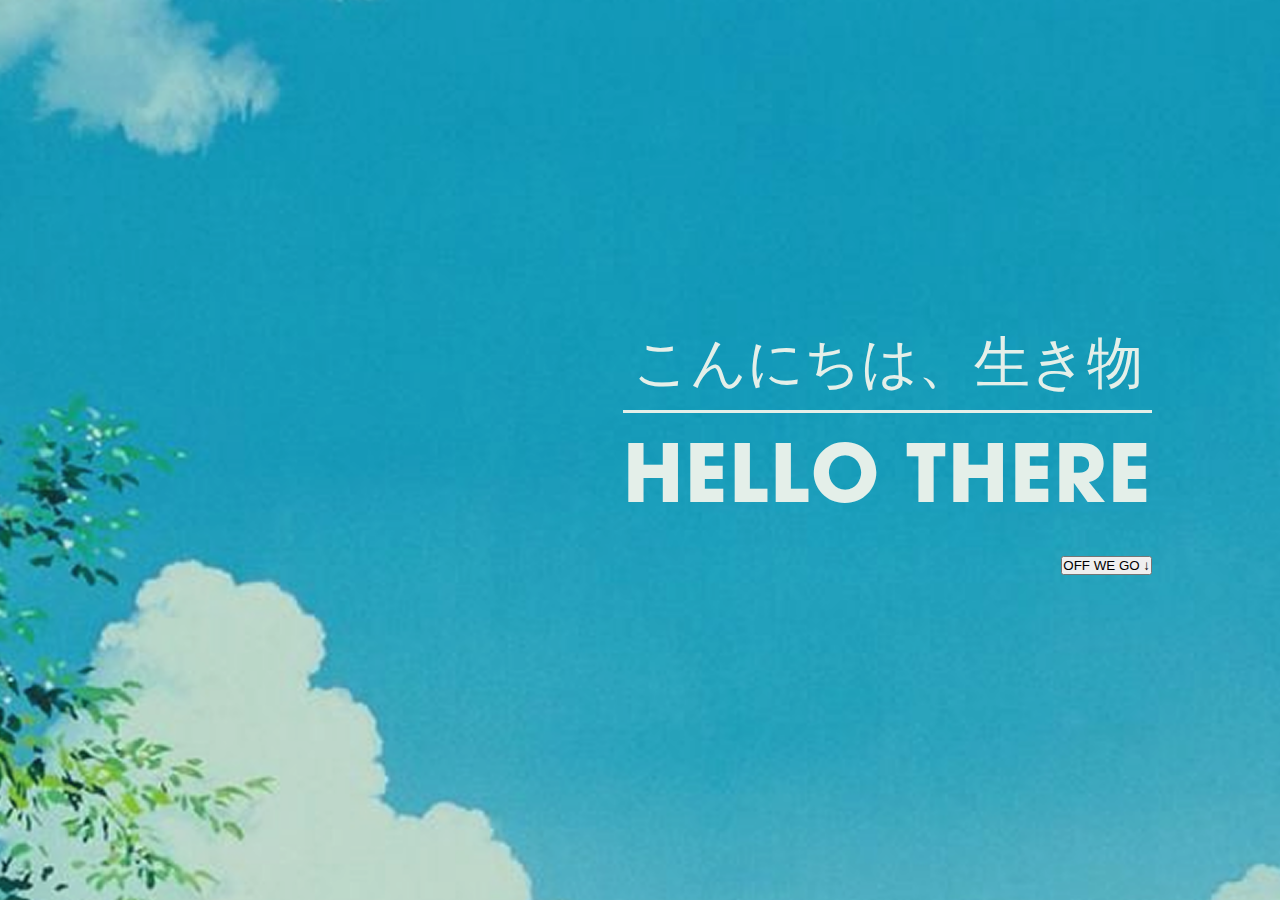
==== index.html @ 64430892 "Implemented greetings section" ====
<!DOCTYPE html>
<html lang="en">
<head>
  <meta charset="UTF-8" />
  <meta name="viewport" content="width=device-width, initial-scale=1.0"/>
  <title>Agnes & Clay | Portfolio</title>
  <link rel="stylesheet" href="style.css" />
</head>
<body>
    <!-- <div class="toggle-mode">
        <input type="checkbox" id="darkmode-toggle"/>
        <label for="darkmode-toggle"></label>
    </div> -->
    <div class="greetings-section">
        <div class="greetings-container">
            <div class="japanese-greeting">
                こんにちは、生き物
            </div>
            <div class="english-greeting">
                HELLO THERE
            </div>
        </div>
        <button class="next-section">
            OFF WE GO
            <span>&#8595;</span>
        </button>
    </div>
    <div class="hero-section">

    </div>
    <div class="skills-section">

    </div>
    <div class="projects-section">

    </div>
    <div class="contact-section">

    </div>
</body>
---- style.css ----
/* Import Fonts */
@font-face {
    font-family: 'ITC Avant Garde Gothic LT Bold';
    src: url('assets/fonts/ITC Avant Garde Gothic LT Bold.otf') format('opentype');
    font-weight: bold;
    font-style: normal;
}

@font-face {
    font-family: 'Futura';
    src: url('assets/fonts/Futura/Futura\ Book.ttf') format('truetype');
    font-weight: 400;
    font-style: normal;
}

@font-face {
    font-family: 'Futura';
    src: url('assets/fonts/Futura/Futura_Book-Bold.ttf') format('truetype');
    font-weight: 700;
    font-style: normal;
}

@font-face {
    font-family: 'Futura';
    src: url('assets/fonts/Futura/Futura Condensed Demi.ttf') format('truetype');
    font-weight: 550;
    font-style: normal;
}

@font-face {
    font-family: 'Futura';
    src: url('assets/fonts/Futura/Futura_ICG_Book_Oblique.ttf') format('truetype');
    font-weight: 400;
    font-style: italic;
}

@font-face {
    font-family: 'Futura';
    src: url('assets/fonts/Futura/Futura Medium.ttf') format('truetype');
    font-weight: 550;
    font-style: normal;
}

@font-face {
    font-family: 'Futura';
    src: url('assets/fonts/Futura/Futura Condensed Extra Bold.ttf') format('truetype');
    font-weight: 700;
    font-style: normal;
}

/* General Styles */
* {
    margin: 0;
    padding: 0;
    box-sizing: border-box;
    scroll-behavior: smooth;

}

body {
    font-family: 'Futura', 'Arial', sans-serif;
    color: #e4efe9;
    background-color: #31A6BF; /* Sky Blue fallback */
}

/* Greetings Sections */
.greetings-section {
    height: 100vh;
    background: url('assets/images/backgrounds/greetings-bg.png') no-repeat center center/cover;
    display: flex;
    flex-direction: column;
    justify-content: center;
    align-items: end;
    color: #e4efe9;
    text-align: center;
    padding-right: 10vw;
}

.greetings-container {
    margin-bottom: 2rem;
}

.japanese-greeting {
    font-family: 'MS Gothic';
    font-size: 3.5rem;
    margin-bottom: 0.5rem;
    border-bottom: 3px solid #e4efe9;
    padding-bottom: 0.5rem;
}

.english-greeting {
    font-family: 'ITC Avant Garde Gothic LT Bold', sans-serif;
    font-size: 5rem;
    font-weight: bold;
    letter-spacing: 2px;
    margin-top: 0.5rem;
}
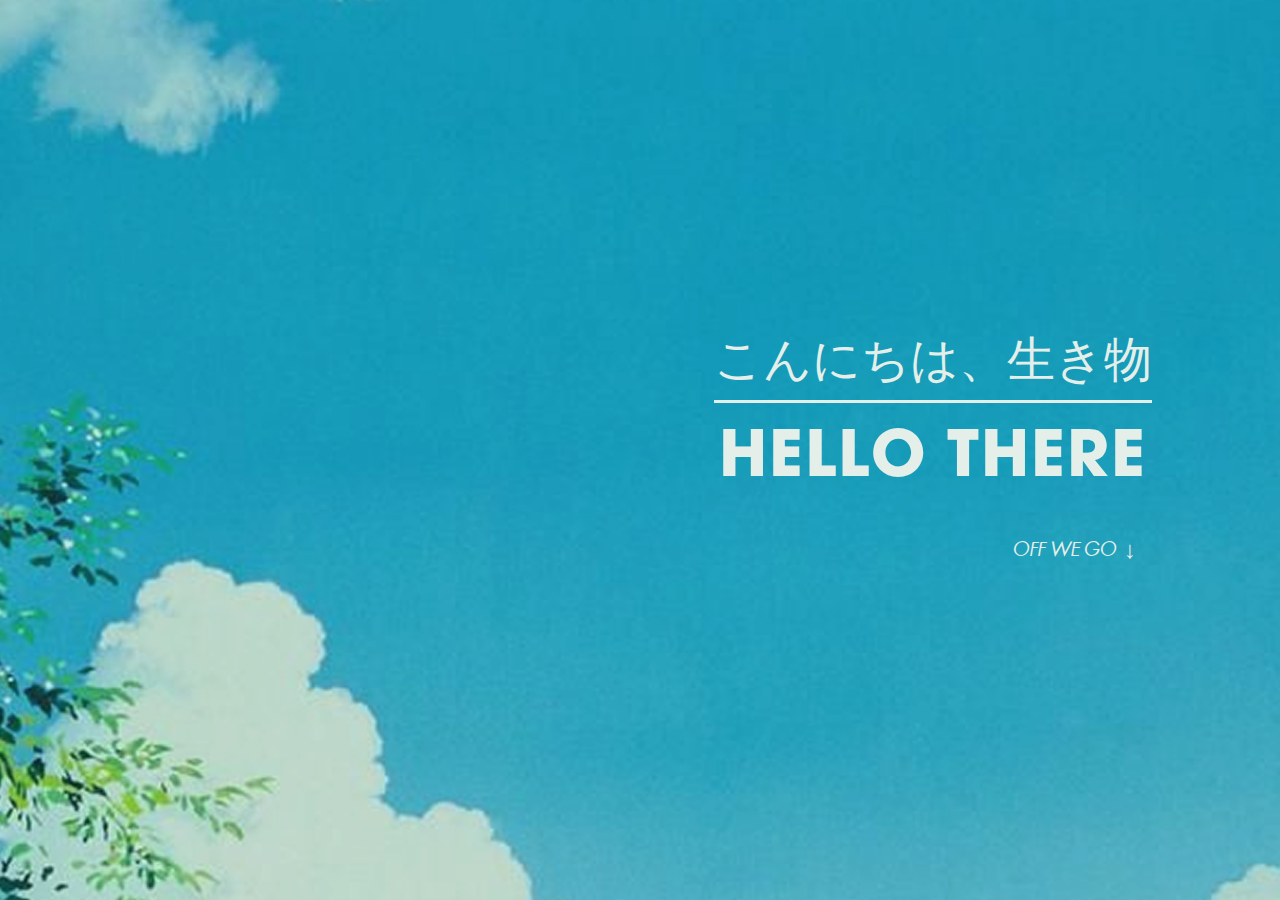
==== commit e459b6ac: "Finished landing page" ====
--- a/index.html
+++ b/index.html
@@ -26,7 +26,9 @@
         </button>
     </div>
     <div class="hero-section">
+        <div class="">
 
+        </div>
     </div>
     <div class="skills-section">
 
--- a/style.css
+++ b/style.css
@@ -31,7 +31,7 @@
     font-family: 'Futura';
     src: url('assets/fonts/Futura/Futura_ICG_Book_Oblique.ttf') format('truetype');
     font-weight: 400;
-    font-style: italic;
+    font-style: oblique;
 }
 
 @font-face {
@@ -82,7 +82,7 @@
 
 .japanese-greeting {
     font-family: 'MS Gothic';
-    font-size: 3.5rem;
+    font-size: 3rem;
     margin-bottom: 0.5rem;
     border-bottom: 3px solid #e4efe9;
     padding-bottom: 0.5rem;
@@ -90,8 +90,31 @@
 
 .english-greeting {
     font-family: 'ITC Avant Garde Gothic LT Bold', sans-serif;
-    font-size: 5rem;
+    font-size: 4rem;
     font-weight: bold;
     letter-spacing: 2px;
     margin-top: 0.5rem;
 }
+
+.next-section {
+    font-family: 'Futura', sans-serif;
+    font-style: oblique;
+    font-size: 1.2rem;
+    color: #e4efe9;
+    background: transparent;
+    border: none;
+    cursor: pointer;
+    display: flex;
+    align-items: center;
+    gap: 0.5rem;
+    padding: 0.5rem 1rem;
+    transition: opacity 0.3s ease;
+}
+
+.next-section span {
+    font-size: 1.5rem;
+}
+
+.next-section:hover {
+    opacity: 0.7;
+}
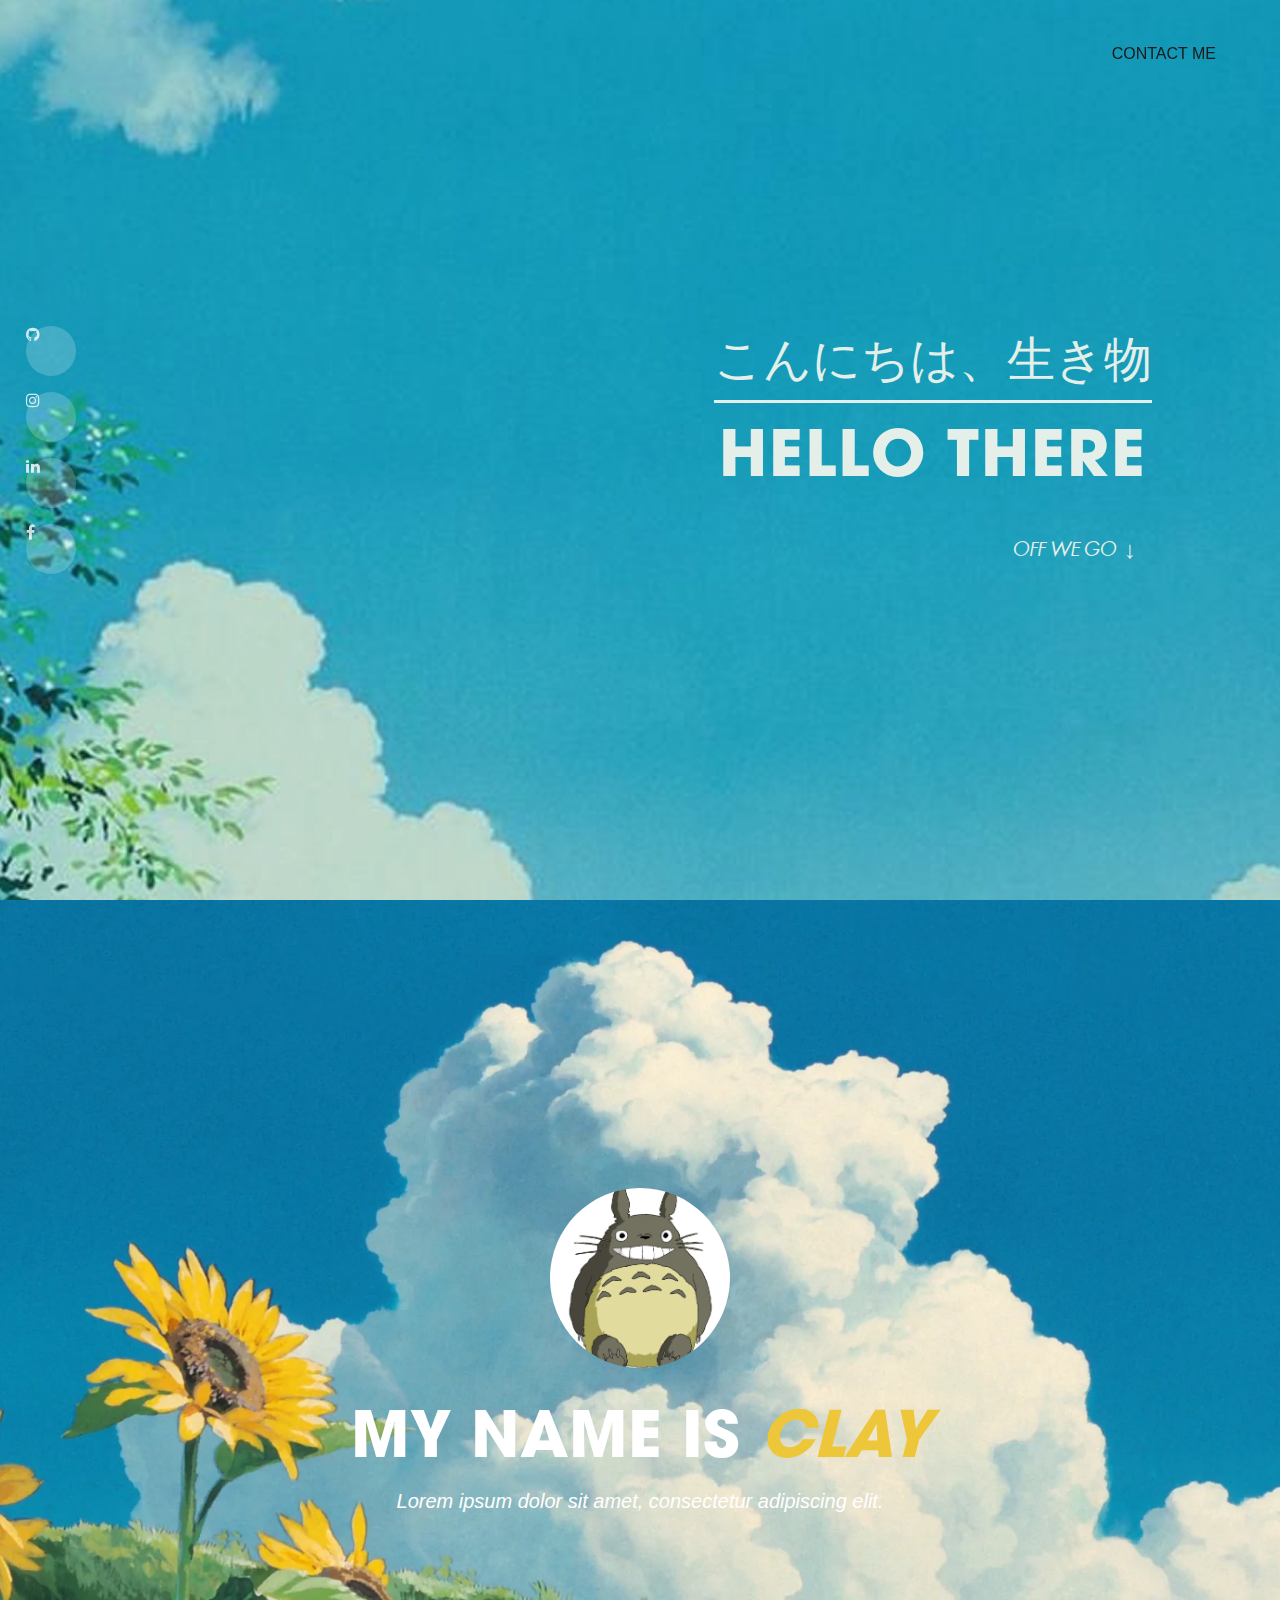
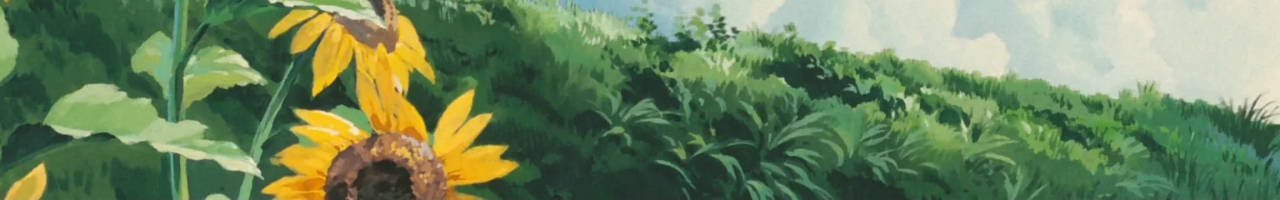
==== commit a322a9e5: "Implemented hero section" ====
--- a/index.html
+++ b/index.html
@@ -4,7 +4,8 @@
   <meta charset="UTF-8" />
   <meta name="viewport" content="width=device-width, initial-scale=1.0"/>
   <title>Agnes & Clay | Portfolio</title>
-  <link rel="stylesheet" href="style.css" />
+  <link rel="stylesheet" href="style.css">
+  <link rel="stylesheet" href="https://cdnjs.cloudflare.com/ajax/libs/font-awesome/4.7.0/css/font-awesome.min.css">
 </head>
 <body>
     <!-- <div class="toggle-mode">
@@ -25,9 +26,26 @@
             <span>&#8595;</span>
         </button>
     </div>
+    <div class="contact-me">
+        <a href="#">CONTACT ME</a>
+    </div>
+    <div class="social-icons">
+        <a href="#" class="fa fa-github" aria-label="GitHub"></a>
+        <a href="#" class="fa fa-instagram" aria-label="Instagram"></a>
+        <a href="#" class="fa fa-linkedin" aria-label="LinkedIn"></a>
+        <a href="#" class="fa fa-facebook-f" aria-label="Facebook"></a>
+    </div>
     <div class="hero-section">
-        <div class="">
-
+        <div class="profile-container">
+            <div class="profile-img">
+                <img src="assets/images/totoro.png" alt="Profile Image">
+            </div>
+            <h1>
+                MY NAME IS <span class="highlight">CLAY</span>
+            </h1>
+        </div>
+        <div class="tagline-container">
+            <p>Lorem ipsum dolor sit amet, consectetur adipiscing elit.</p>
         </div>
     </div>
     <div class="skills-section">
--- a/style.css
+++ b/style.css
@@ -7,42 +7,42 @@
 }
 
 @font-face {
-    font-family: 'Futura';
-    src: url('assets/fonts/Futura/Futura\ Book.ttf') format('truetype');
+    font-family: 'Futura Book';
+    src: url('assets/fonts/Futura/Futura Book.ttf') format('truetype');
     font-weight: 400;
     font-style: normal;
 }
 
 @font-face {
-    font-family: 'Futura';
+    font-family: 'Futura Bold';
     src: url('assets/fonts/Futura/Futura_Book-Bold.ttf') format('truetype');
     font-weight: 700;
     font-style: normal;
 }
 
 @font-face {
-    font-family: 'Futura';
+    font-family: 'Futura Condensed Demi';
     src: url('assets/fonts/Futura/Futura Condensed Demi.ttf') format('truetype');
     font-weight: 550;
     font-style: normal;
 }
 
 @font-face {
-    font-family: 'Futura';
+    font-family: 'Futura Oblique';
     src: url('assets/fonts/Futura/Futura_ICG_Book_Oblique.ttf') format('truetype');
     font-weight: 400;
     font-style: oblique;
 }
 
 @font-face {
-    font-family: 'Futura';
+    font-family: 'Futura Medium';
     src: url('assets/fonts/Futura/Futura Medium.ttf') format('truetype');
     font-weight: 550;
     font-style: normal;
 }
 
 @font-face {
-    font-family: 'Futura';
+    font-family: 'Futura Extra Bold';
     src: url('assets/fonts/Futura/Futura Condensed Extra Bold.ttf') format('truetype');
     font-weight: 700;
     font-style: normal;
@@ -63,7 +63,7 @@
     background-color: #31A6BF; /* Sky Blue fallback */
 }
 
-/* Greetings Sections */
+/* Greetings Section / Landing Page */
 .greetings-section {
     height: 100vh;
     background: url('assets/images/backgrounds/greetings-bg.png') no-repeat center center/cover;
@@ -97,8 +97,7 @@
 }
 
 .next-section {
-    font-family: 'Futura', sans-serif;
-    font-style: oblique;
+    font-family: 'Futura Oblique', sans-serif;
     font-size: 1.2rem;
     color: #e4efe9;
     background: transparent;
@@ -118,3 +117,112 @@
 .next-section:hover {
     opacity: 0.7;
 }
+
+/* Contact Me */
+.contact-me {
+    position: fixed;
+    top: 5%;
+    right: 5%;
+    z-index: 10;
+}
+
+.contact-me a {
+    font-family: 'Futura', sans-serif;
+    color: #1B1919;
+    text-decoration: none;
+    text-transform: uppercase;
+    font-size: 1rem;
+    transition: color 0.3s;
+}
+
+.contact-me a:hover {
+    color: #EEC639;
+}
+
+/* Social Icons Sidebar */
+.social-icons {
+    position: fixed;
+    top: 50%;
+    left: 2%;
+    transform: translateY(-50%);
+    display: flex;
+    flex-direction: column;
+    gap: 1rem;
+    z-index: 10;
+}
+
+.fa {
+    font-family: 'Font Awesome 6 Free';
+    font-weight: 900;
+    font-size: 3rem;
+    color: rgba(255, 255, 255, 0.8);
+    background-color: rgba(255, 255, 255, 0.2);
+    width: 50px;
+    height: 50px;
+    border-radius: 50%;
+    display: flex;
+    justify-content: center;
+    align-items: center;
+    align-self: center;
+    transition: background-color 0.3s, color 0.3s;
+    text-decoration: none;
+}
+
+.fa:hover {
+    background-color: rgba(255, 215, 0, 0.7);
+    color: #fff;
+}
+
+/* Hero Section */
+.hero-section {
+    height: 100vh;
+    background: url('assets/images/backgrounds/hero-bg.png') no-repeat center center/cover;
+    display: flex;
+    flex-direction: column;
+    justify-content: center;
+    align-items: center;
+    color: #fff;
+}
+
+.profile-container {
+    display: flex;
+    flex-direction: column;
+    align-items: center;
+    gap: 1.5rem;
+    text-align: center;
+}
+
+.profile-img {
+    width: 180px;
+    height: 180px;
+    border-radius: 50%;
+    overflow: hidden;
+    background-color: #ccc;
+    display: flex;
+    justify-content: center;
+    align-items: center;
+}
+
+.profile-img img {
+    width: 100%;
+    height: 100%;
+    object-fit: cover;
+}
+
+h1 {
+    font-family: 'ITC Avant Garde Gothic LT Bold', sans-serif;
+    font-size: 4rem;
+}
+
+.highlight {
+    color: #EEC639; /* Gold */
+    font-style: italic;
+}
+
+/* Tagline */
+.tagline-container p {
+    font-family: 'Futura', sans-serif;
+    font-size: 1.25rem;
+    font-style: italic;
+    margin-top: 1rem;
+}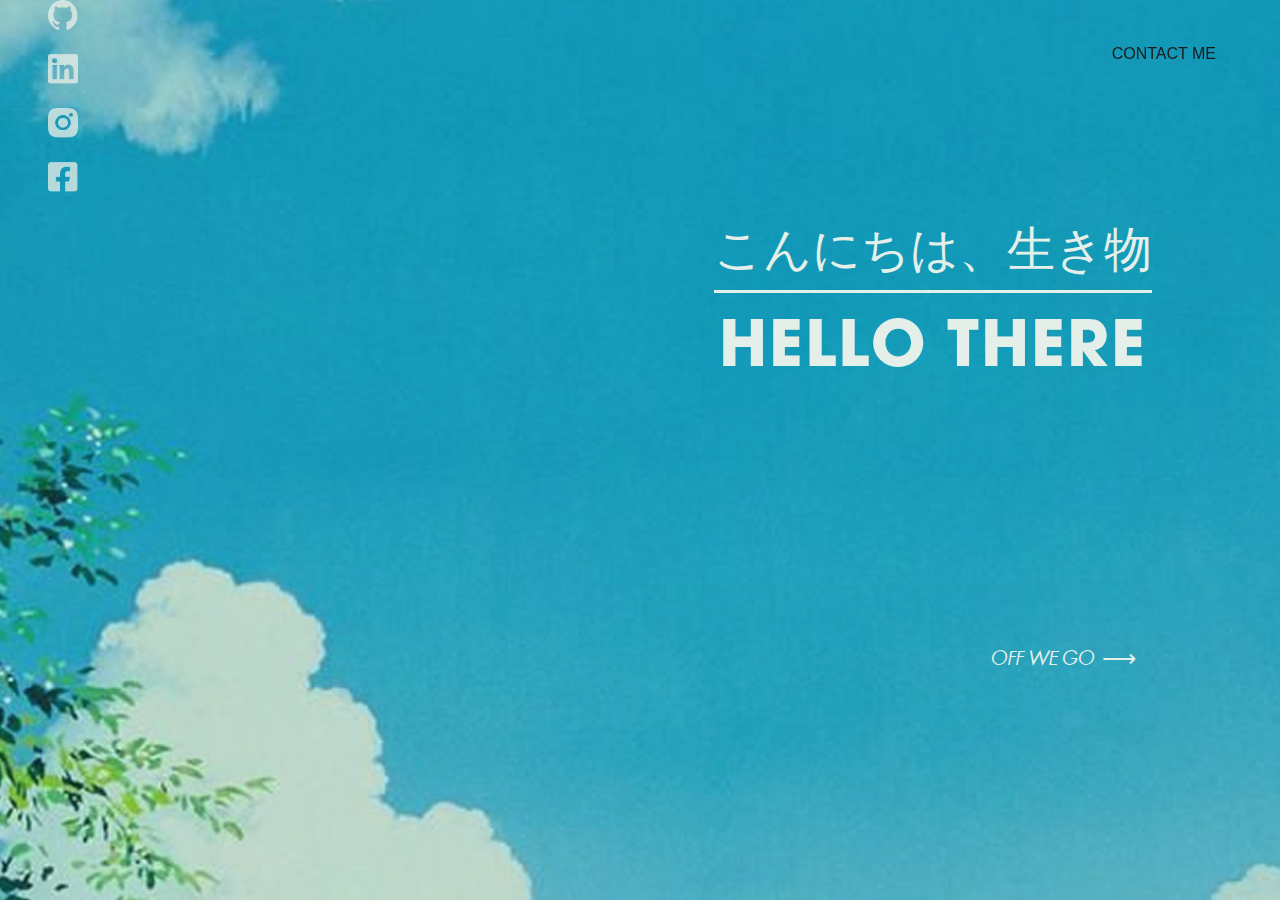
==== commit 2e758329: "Made scroll horizontally" ====
--- a/index.html
+++ b/index.html
@@ -5,56 +5,67 @@
   <meta name="viewport" content="width=device-width, initial-scale=1.0"/>
   <title>Agnes & Clay | Portfolio</title>
   <link rel="stylesheet" href="style.css">
-  <link rel="stylesheet" href="https://cdnjs.cloudflare.com/ajax/libs/font-awesome/4.7.0/css/font-awesome.min.css">
 </head>
 <body>
-    <!-- <div class="toggle-mode">
-        <input type="checkbox" id="darkmode-toggle"/>
-        <label for="darkmode-toggle"></label>
-    </div> -->
-    <div class="greetings-section">
-        <div class="greetings-container">
-            <div class="japanese-greeting">
-                こんにちは、生き物
+    <div class="horizontal-scroll-container">
+        <!-- <div class="toggle-mode">
+            <input type="checkbox" id="darkmode-toggle"/>
+            <label for="darkmode-toggle"></label>
+        </div> -->
+        <div class="greetings-section">
+            <div class="greetings-container">
+                <div class="japanese-greeting">
+                    こんにちは、生き物
+                </div>
+                <div class="english-greeting">
+                    HELLO THERE
+                </div>
             </div>
-            <div class="english-greeting">
-                HELLO THERE
+            <button class="next-section">
+                OFF WE GO
+                <span>&#10230;</span>
+            </button>
+        </div>
+        <div class="contact-me">
+            <a href="#">CONTACT ME</a>
+        </div>
+        <div class="social-icons">
+            <a href="https://github.com/cleliamolanda" target="_blank" c>
+                <img src="assets/images/icons/github.png" alt="GitHub">
+            </a>
+            <a href="https://www.linkedin.com/in/clelia-cyra-jaye-molanda-334b05297/" target="_blank">
+                <img src="assets/images/icons/linkedin.png" alt="LinkedIn">
+            </a>
+            <a href="https://www.instagram.com/cleliathefourth/" target="_blank">
+                <img src="assets/images/icons/instagram.png" alt="Instagram">
+            </a>
+            <a href="https://www.facebook.com/caseycyra/" target="_blank">
+                <img src="assets/images/icons/facebook.png" alt="Facebook">
+            </a>
+        </div>
+
+        <div class="hero-section">
+            <div class="profile-container">
+                <div class="profile-img">
+                    <img src="assets/images/totoro.png" alt="Profile Image">
+                </div>
+                <h1>
+                    MY NAME IS <span class="highlight">CLAY</span>
+                </h1>
+            </div>
+            <div class="tagline-container">
+                <p>Lorem ipsum dolor sit amet, consectetur adipiscing elit.</p>
             </div>
         </div>
-        <button class="next-section">
-            OFF WE GO
-            <span>&#8595;</span>
-        </button>
-    </div>
-    <div class="contact-me">
-        <a href="#">CONTACT ME</a>
-    </div>
-    <div class="social-icons">
-        <a href="#" class="fa fa-github" aria-label="GitHub"></a>
-        <a href="#" class="fa fa-instagram" aria-label="Instagram"></a>
-        <a href="#" class="fa fa-linkedin" aria-label="LinkedIn"></a>
-        <a href="#" class="fa fa-facebook-f" aria-label="Facebook"></a>
-    </div>
-    <div class="hero-section">
-        <div class="profile-container">
-            <div class="profile-img">
-                <img src="assets/images/totoro.png" alt="Profile Image">
-            </div>
-            <h1>
-                MY NAME IS <span class="highlight">CLAY</span>
-            </h1>
+        <div class="skills-section">
+
         </div>
-        <div class="tagline-container">
-            <p>Lorem ipsum dolor sit amet, consectetur adipiscing elit.</p>
+        <div class="projects-section">
+
+        </div>
+        <div class="contact-section">
+
         </div>
     </div>
-    <div class="skills-section">
 
-    </div>
-    <div class="projects-section">
-
-    </div>
-    <div class="contact-section">
-
-    </div>
 </body>--- a/style.css
+++ b/style.css
@@ -2,49 +2,49 @@
 @font-face {
     font-family: 'ITC Avant Garde Gothic LT Bold';
     src: url('assets/fonts/ITC Avant Garde Gothic LT Bold.otf') format('opentype');
-    font-weight: bold;
+    /* font-weight: bold; */
     font-style: normal;
 }
 
 @font-face {
     font-family: 'Futura Book';
     src: url('assets/fonts/Futura/Futura Book.ttf') format('truetype');
-    font-weight: 400;
+    /* font-weight: 400; */
     font-style: normal;
 }
 
 @font-face {
     font-family: 'Futura Bold';
     src: url('assets/fonts/Futura/Futura_Book-Bold.ttf') format('truetype');
-    font-weight: 700;
+    /* font-weight: 700; */
     font-style: normal;
 }
 
 @font-face {
     font-family: 'Futura Condensed Demi';
     src: url('assets/fonts/Futura/Futura Condensed Demi.ttf') format('truetype');
-    font-weight: 550;
+    /* font-weight: 550; */
     font-style: normal;
 }
 
 @font-face {
     font-family: 'Futura Oblique';
     src: url('assets/fonts/Futura/Futura_ICG_Book_Oblique.ttf') format('truetype');
-    font-weight: 400;
-    font-style: oblique;
+    /* font-weight: 400; */
+    font-style: normal;
 }
 
 @font-face {
     font-family: 'Futura Medium';
     src: url('assets/fonts/Futura/Futura Medium.ttf') format('truetype');
-    font-weight: 550;
+    /* font-weight: 550; */
     font-style: normal;
 }
 
 @font-face {
     font-family: 'Futura Extra Bold';
     src: url('assets/fonts/Futura/Futura Condensed Extra Bold.ttf') format('truetype');
-    font-weight: 700;
+    /* font-weight: 700; */
     font-style: normal;
 }
 
@@ -57,10 +57,35 @@
 
 }
 
+/* Horizontal Scrolling */
+.horizontal-scroll-container {
+    display: flex;
+    flex-direction: row;
+    width: 100vw;
+    height: 100vh;
+    overflow-x: auto;
+    overflow-y: hidden;
+    scroll-snap-type: x mandatory; /* Enables smooth snapping */
+}
+
+.horizontal-scroll-container > div {
+    flex: 0 0 100vw; /* Each section takes full screen width */
+    height: 100vh;
+    scroll-snap-align: start; /* Snaps to each section */
+}
+
+/* Optional: Hide scrollbar */
+.horizontal-scroll-container::-webkit-scrollbar {
+    display: none;
+}
+
 body {
     font-family: 'Futura', 'Arial', sans-serif;
     color: #e4efe9;
     background-color: #31A6BF; /* Sky Blue fallback */
+    margin: 0;
+    padding: 0;
+    overflow: hidden; /* Prevents vertical scroll */
 }
 
 /* Greetings Section / Landing Page */
@@ -69,7 +94,7 @@
     background: url('assets/images/backgrounds/greetings-bg.png') no-repeat center center/cover;
     display: flex;
     flex-direction: column;
-    justify-content: center;
+    justify-content: space-evenly;
     align-items: end;
     color: #e4efe9;
     text-align: center;
@@ -141,36 +166,25 @@
 
 /* Social Icons Sidebar */
 .social-icons {
+    display: flex;
+    flex-direction: column;
     position: fixed;
     top: 50%;
-    left: 2%;
+    left: 3rem;
     transform: translateY(-50%);
-    display: flex;
-    flex-direction: column;
-    gap: 1rem;
-    z-index: 10;
-}
-
-.fa {
-    font-family: 'Font Awesome 6 Free';
-    font-weight: 900;
-    font-size: 3rem;
-    color: rgba(255, 255, 255, 0.8);
-    background-color: rgba(255, 255, 255, 0.2);
-    width: 50px;
-    height: 50px;
-    border-radius: 50%;
-    display: flex;
-    justify-content: center;
-    align-items: center;
-    align-self: center;
-    transition: background-color 0.3s, color 0.3s;
-    text-decoration: none;
-}
-
-.fa:hover {
-    background-color: rgba(255, 215, 0, 0.7);
-    color: #fff;
+    gap: 20px;
+}
+
+.social-icons img {
+    width: 30px;
+    height: 30px;
+    opacity: 0.75;
+    transition: transform 0.3s ease, opacity 0.3s ease;
+}
+
+.social-icons a:hover img {
+    /* transform: scale(1.2); */
+    opacity: 1;
 }
 
 /* Hero Section */
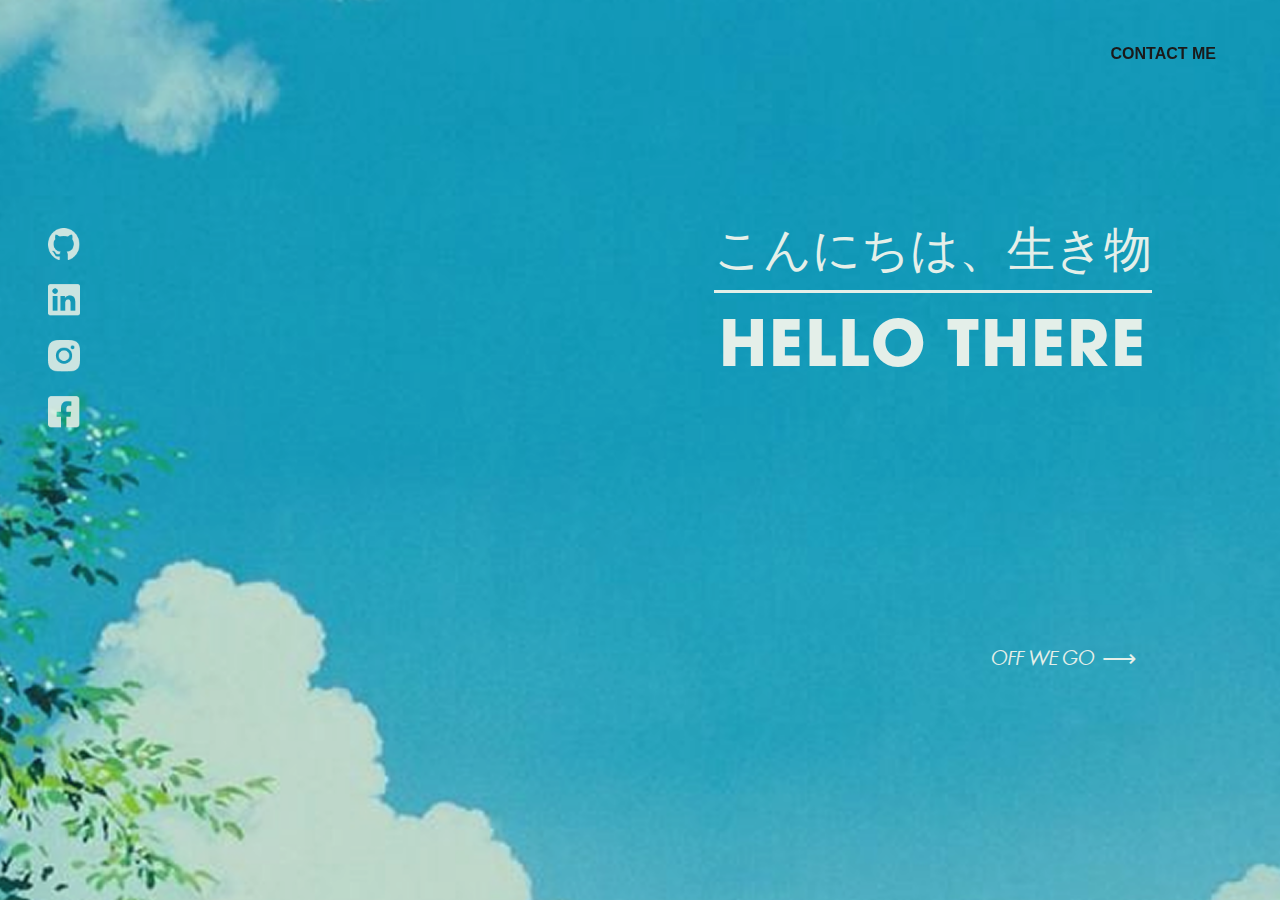
==== commit f6695293: "Finished hero section" ====
--- a/index.html
+++ b/index.html
@@ -50,7 +50,7 @@
                     <img src="assets/images/totoro.png" alt="Profile Image">
                 </div>
                 <h1>
-                    MY NAME IS <span class="highlight">CLAY</span>
+                    MY NAME IS <span class="myname">CLAY</span>
                 </h1>
             </div>
             <div class="tagline-container">
--- a/style.css
+++ b/style.css
@@ -16,7 +16,7 @@
 @font-face {
     font-family: 'Futura Bold';
     src: url('assets/fonts/Futura/Futura_Book-Bold.ttf') format('truetype');
-    /* font-weight: 700; */
+    font-weight: 700;
     font-style: normal;
 }
 
@@ -152,7 +152,8 @@
 }
 
 .contact-me a {
-    font-family: 'Futura', sans-serif;
+    font-family: 'Futura Bold', sans-serif;
+    font-weight: bold;
     color: #1B1919;
     text-decoration: none;
     text-transform: uppercase;
@@ -173,17 +174,19 @@
     left: 3rem;
     transform: translateY(-50%);
     gap: 20px;
+    justify-content: center;
+    padding-bottom: 15rem;
 }
 
 .social-icons img {
-    width: 30px;
-    height: 30px;
-    opacity: 0.75;
+    width: 2rem;
+    height: 2rem;
+    opacity: 0.85;
     transition: transform 0.3s ease, opacity 0.3s ease;
 }
 
 .social-icons a:hover img {
-    /* transform: scale(1.2); */
+    transform: scale(1.2);
     opacity: 1;
 }
 
@@ -193,17 +196,19 @@
     background: url('assets/images/backgrounds/hero-bg.png') no-repeat center center/cover;
     display: flex;
     flex-direction: column;
-    justify-content: center;
+    justify-content: start;
+    align-items: end;
+    color: #e4efe9;
+    padding-right: 10vw;
+}
+
+.profile-container {
+    display: flex;
     align-items: center;
-    color: #fff;
-}
-
-.profile-container {
-    display: flex;
-    flex-direction: column;
-    align-items: center;
-    gap: 1.5rem;
+    gap: 3rem;
     text-align: center;
+    padding: 7rem 0 10rem 0;
+
 }
 
 .profile-img {
@@ -211,10 +216,11 @@
     height: 180px;
     border-radius: 50%;
     overflow: hidden;
-    background-color: #ccc;
+    background-color: #e4efe9;
     display: flex;
     justify-content: center;
     align-items: center;
+    color: #EEC639;
 }
 
 .profile-img img {
@@ -226,17 +232,17 @@
 h1 {
     font-family: 'ITC Avant Garde Gothic LT Bold', sans-serif;
     font-size: 4rem;
-}
-
-.highlight {
-    color: #EEC639; /* Gold */
-    font-style: italic;
+    color: #EEC639;
+}
+
+.myname {
+    font-family: 'Futura Oblique', sans-serif;
+    font-size: 3.75rem;
 }
 
 /* Tagline */
 .tagline-container p {
-    font-family: 'Futura', sans-serif;
-    font-size: 1.25rem;
-    font-style: italic;
-    margin-top: 1rem;
+    font-family: 'Futura Oblique', sans-serif;
+    font-size: 1.5rem;
+    /* margin-top: 1rem; */
 }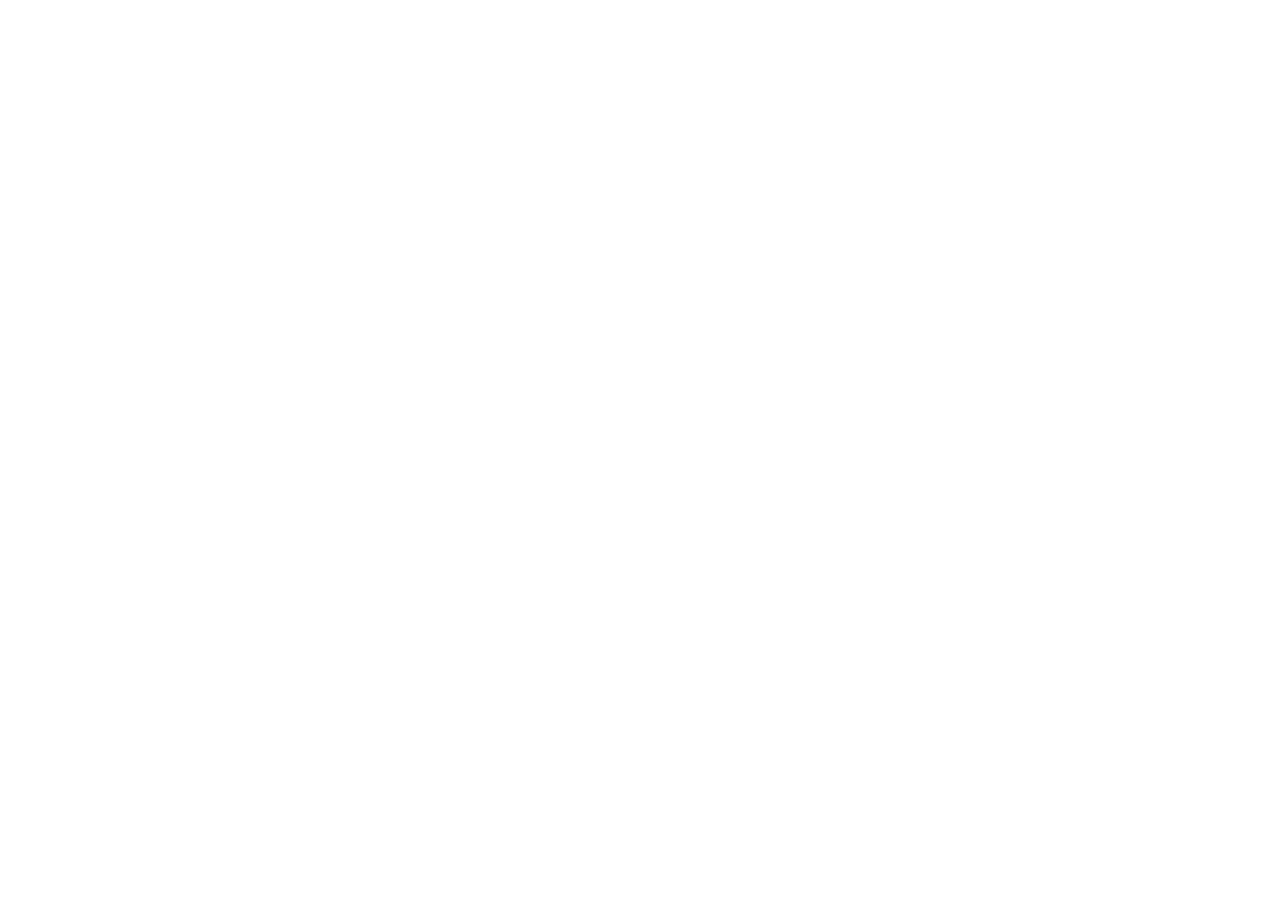
==== commit ca1f7bd3: "Organized main branch" ====
--- a/index.html
+++ b/index.html
@@ -3,69 +3,9 @@
 <head>
   <meta charset="UTF-8" />
   <meta name="viewport" content="width=device-width, initial-scale=1.0"/>
-  <title>Agnes & Clay | Portfolio</title>
+  <title>Calcium Prod. Portfolio</title>
   <link rel="stylesheet" href="style.css">
 </head>
 <body>
-    <div class="horizontal-scroll-container">
-        <!-- <div class="toggle-mode">
-            <input type="checkbox" id="darkmode-toggle"/>
-            <label for="darkmode-toggle"></label>
-        </div> -->
-        <div class="greetings-section">
-            <div class="greetings-container">
-                <div class="japanese-greeting">
-                    こんにちは、生き物
-                </div>
-                <div class="english-greeting">
-                    HELLO THERE
-                </div>
-            </div>
-            <button class="next-section">
-                OFF WE GO
-                <span>&#10230;</span>
-            </button>
-        </div>
-        <div class="contact-me">
-            <a href="#">CONTACT ME</a>
-        </div>
-        <div class="social-icons">
-            <a href="https://github.com/cleliamolanda" target="_blank" c>
-                <img src="assets/images/icons/github.png" alt="GitHub">
-            </a>
-            <a href="https://www.linkedin.com/in/clelia-cyra-jaye-molanda-334b05297/" target="_blank">
-                <img src="assets/images/icons/linkedin.png" alt="LinkedIn">
-            </a>
-            <a href="https://www.instagram.com/cleliathefourth/" target="_blank">
-                <img src="assets/images/icons/instagram.png" alt="Instagram">
-            </a>
-            <a href="https://www.facebook.com/caseycyra/" target="_blank">
-                <img src="assets/images/icons/facebook.png" alt="Facebook">
-            </a>
-        </div>
-
-        <div class="hero-section">
-            <div class="profile-container">
-                <div class="profile-img">
-                    <img src="assets/images/totoro.png" alt="Profile Image">
-                </div>
-                <h1>
-                    MY NAME IS <span class="myname">CLAY</span>
-                </h1>
-            </div>
-            <div class="tagline-container">
-                <p>Lorem ipsum dolor sit amet, consectetur adipiscing elit.</p>
-            </div>
-        </div>
-        <div class="skills-section">
-
-        </div>
-        <div class="projects-section">
-
-        </div>
-        <div class="contact-section">
-
-        </div>
-    </div>
 
 </body>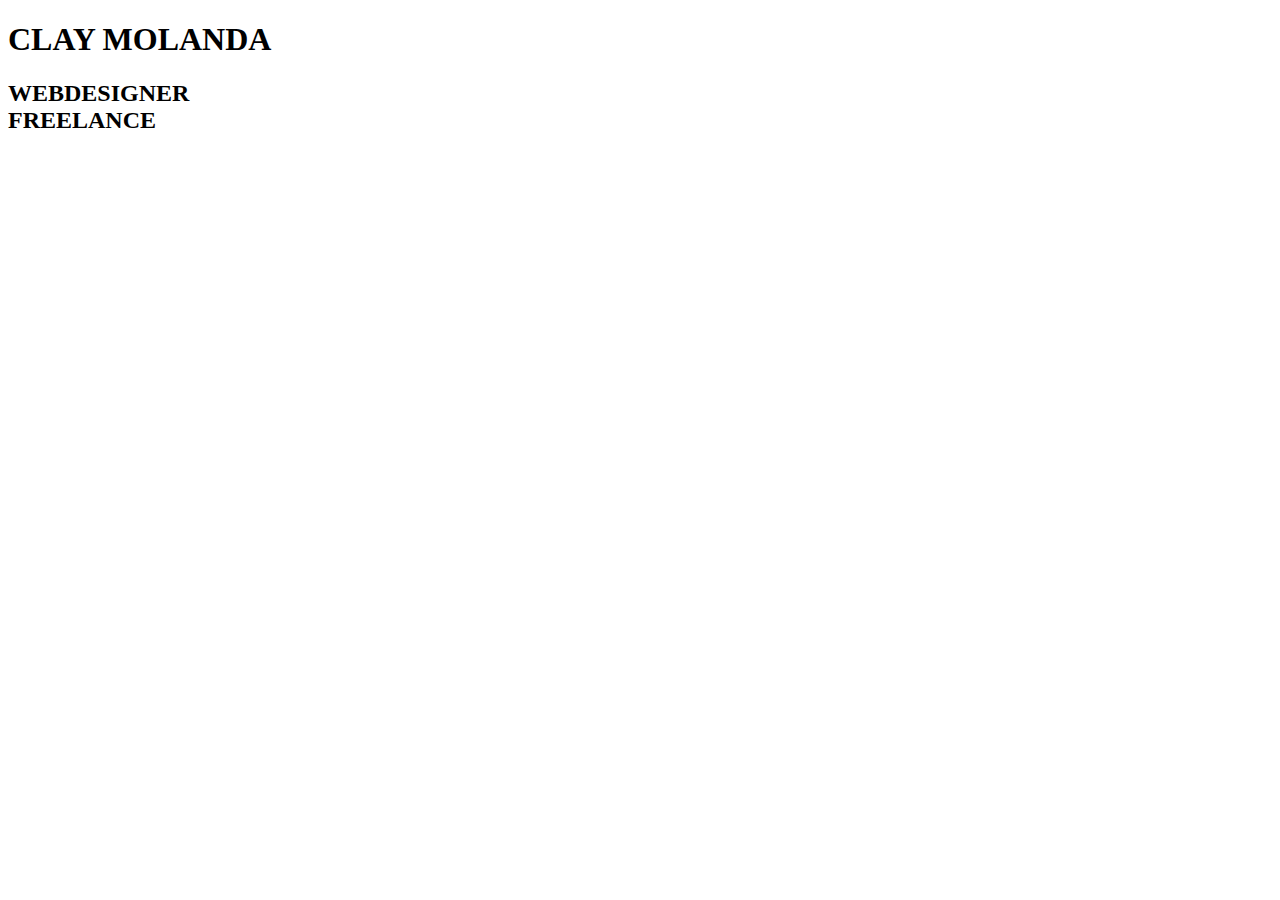
==== commit 40603966: "Added assets and base code" ====
--- a/index.html
+++ b/index.html
@@ -7,5 +7,38 @@
   <link rel="stylesheet" href="style.css">
 </head>
 <body>
+    <div class="page-wrapper">
+        <div class="main-wrapper">
+            <div class="hero-section">
+                <div class="hero-wrapper">
 
-</body>+                </div>
+            </div>
+
+            <div class="content-section">
+                <div class="padding-global">
+                    <div class="container align-center">
+                        <h1>CLAY MOLANDA</h1>
+                        <h2>WEBDESIGNER<br>FREELANCE</h2>
+                    </div>
+                </div>
+
+                <div class="padding-large"></div>
+
+                <div class="container text-align-left">
+                    <div class="w-layout-grid ">
+                        <div class="description"></div>
+                        <div class="container">
+                            <div class=""></div>
+                        </div>
+                    </div>
+                </div>
+
+
+            </div>
+            <div class="footer-section">
+
+            </div>
+        </div>
+    </div>
+</body>
